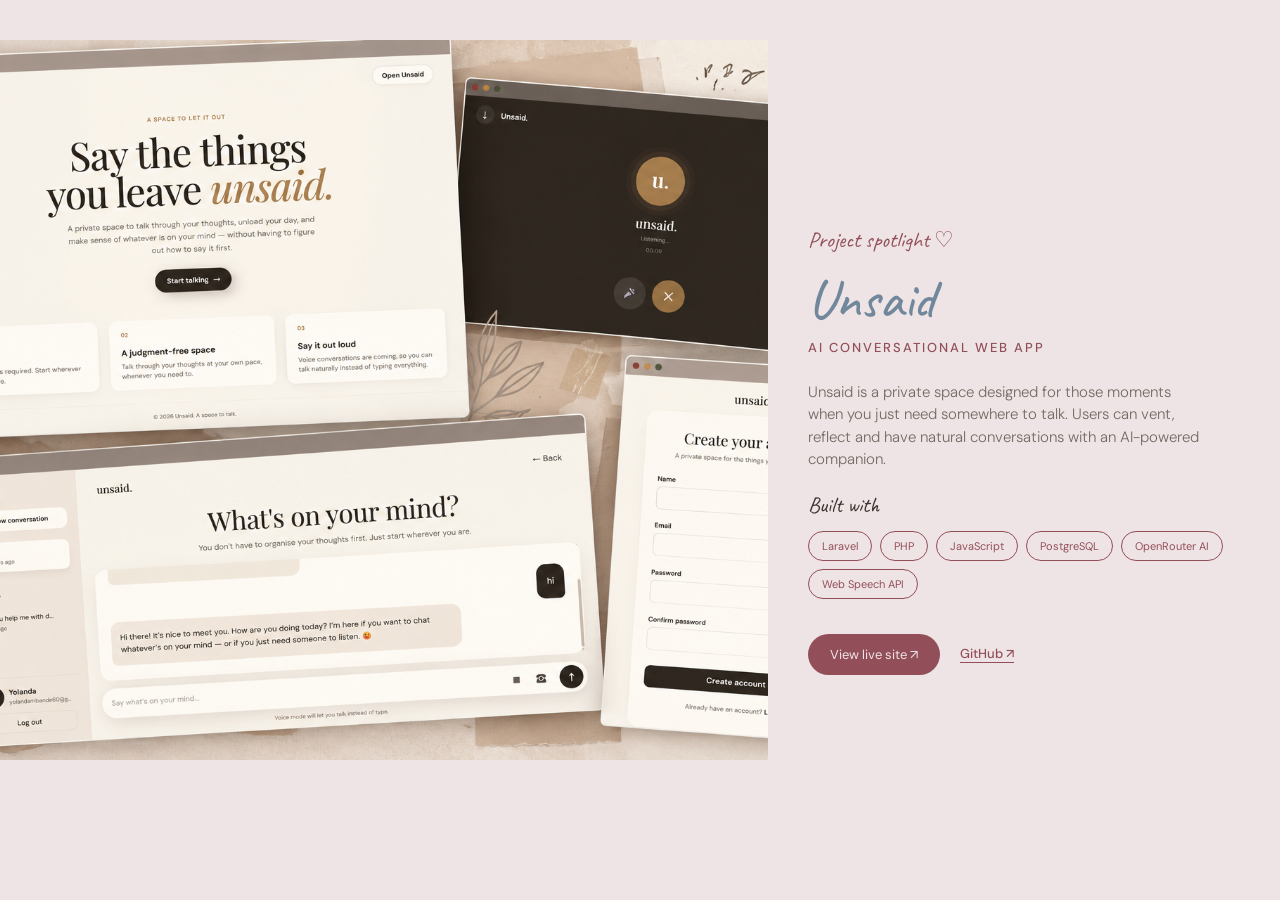
==== preview/preview-1.html @ 32bc1d7e "Initial commit: yolanda.dev portfolio" ====
<!DOCTYPE html>
<html lang="en">

<head>
    <meta charset="UTF-8">
    <meta name="viewport" content="width=device-width, initial-scale=1.0">

    <title>Unsaid | Project Preview</title>

    <link rel="preconnect" href="https://fonts.googleapis.com">
    <link rel="preconnect" href="https://fonts.gstatic.com" crossorigin>

    <link
        href="https://fonts.googleapis.com/css2?family=Caveat:wght@500;600&family=DM+Sans:wght@300;400;500;600&display=swap"
        rel="stylesheet"
    >

    <link rel="stylesheet" href="preview.css">
</head>

<body>

    <main class="project-preview">

        <!-- LEFT SIDE -->
        <div class="preview-image">

            <img
                src="preview_assets/unsaid_preview.png"
                alt="Unsaid project preview"
            >

        </div>


        <!-- RIGHT SIDE -->
        <div class="preview-details">

            <span class="preview-label">
                Project spotlight ♡
            </span>

            <h1>Unsaid</h1>

            <p class="project-type">
                AI CONVERSATIONAL WEB APP
            </p>

            <p class="project-description">
                Unsaid is a private space designed for those moments
                when you just need somewhere to talk. Users can vent,
                reflect and have natural conversations with an
                AI-powered companion.
            </p>


            <!-- TECH STACK -->
            <div class="tech-section">

                <span class="tech-title">
                    Built with
                </span>

                <div class="tech-stack">

                    <span>Laravel</span>
                    <span>PHP</span>
                    <span>JavaScript</span>
                    <span>PostgreSQL</span>
                    <span>OpenRouter AI</span>
                    <span>Web Speech API</span>

                </div>

            </div>


            <!-- LINKS -->
            <div class="preview-links">

                <a
                    href="https://unsaid-92n9.onrender.com/"
                    target="_blank"
                    rel="noopener noreferrer"
                    class="primary-link"
                >
                    View live site ↗
                </a>

                <a
                    href="https://github.com/YolandaMbande/Unsaid"
                    target="_blank"
                    rel="noopener noreferrer"
                    class="secondary-link"
                >
                    GitHub ↗
                </a>

            </div>

        </div>

    </main>

</body>

</html>
---- preview/preview.css ----
/* =========================
   PROJECT PREVIEW THEME
========================= */

:root {
    --paper: #EEE4E5;
    --terracotta: #934F59;
    --teal: #71879B;
    --text: #3D3430;
    --soft: #C7B59E;
    --muted-text: #766A64;
}

* {
    box-sizing: border-box;
}

html,
body {
    margin: 0;
    width: 100%;
    min-height: 100%;
}

body {
    font-family: "DM Sans", sans-serif;
    color: var(--text);
    background: var(--paper);
}


/* =========================
   LAYOUT
========================= */

.project-preview {
    width: 100%;
    min-height: 100vh;

    display: grid;
    grid-template-columns: 60% 40%;
}


/* =========================
   LEFT IMAGE
========================= */

.preview-image {
    width: 100%;
    min-height: 100vh;
    overflow: hidden;
    padding-top: 40px;
    background: var(--paper);
}

.preview-image img {
    width: 100%;
    height: 80vh;

    display: block;

    object-fit: cover;
    object-position: top;
}


/* =========================
   RIGHT DETAILS
========================= */

.preview-details {
    min-height: 100vh;

    padding: 5px 40px;

    display: flex;
    flex-direction: column;
    justify-content: center;

    background: var(--paper);
}


/* Little handwritten label */

.preview-label {
    margin-bottom: 10px;

    font-family: "Caveat", cursive;
    font-size: 22px;

    color: var(--terracotta);
}


/* Project name */

.preview-details h1 {
    margin: 0;

    font-family: "Caveat", cursive;
    font-size: 55px;
    font-weight: 500;

    color: var(--teal);
}


/* Project type */

.project-type {
    margin: 5px 0 25px;

    font-size: 13px;
    font-weight: 500;

    letter-spacing: 2px;

    color: var(--terracotta);
}


/* Description */

.project-description {
    max-width: 400px;

    margin: 0 0 20px;

    color: var(--muted-text);

    font-size: 15px;
    font-weight: 300;
    line-height: 1.5;
}


/* =========================
   TECH STACK
========================= */

.tech-section {
    margin-bottom: 35px;
}

.tech-title {
    display: block;

    margin-bottom: 12px;

    font-family: "Caveat", cursive;
    font-size: 22px;

    color: var(--text);
}

.tech-stack {
    display: flex;
    flex-wrap: wrap;

    gap: 8px;
}

.tech-stack span {
    padding: 7px 13px;

    border: 1px solid var(--terracotta);
    border-radius: 20px;

    color: var(--terracotta);

    font-size: 11px;
}


/* =========================
   LINKS
========================= */

.preview-links {
    display: flex;
    align-items: center;

    gap: 20px;
}

.preview-links a {
    text-decoration: none;
}

.primary-link {
    padding: 12px 22px;

    border-radius: 25px;

    background: var(--terracotta);
    color: var(--paper);

    font-size: 13px;

    transition: transform 0.2s ease;
}

.primary-link:hover {
    transform: translateY(-2px);
}

.secondary-link {
    color: var(--terracotta);

    font-size: 13px;
    font-weight: 500;

    border-bottom: 1px solid var(--terracotta);
}


/* =========================
   MOBILE
========================= */

@media (max-width: 800px) {

    .project-preview {
        grid-template-columns: 1fr;
    }

    .preview-image {
        min-height: 450px;
    }

    .preview-image img {
        height: 450px;
    }

    .preview-details {
        min-height: auto;
        padding: 45px 30px;
    }

    .preview-details h1 {
        font-size: 50px;
    }
}
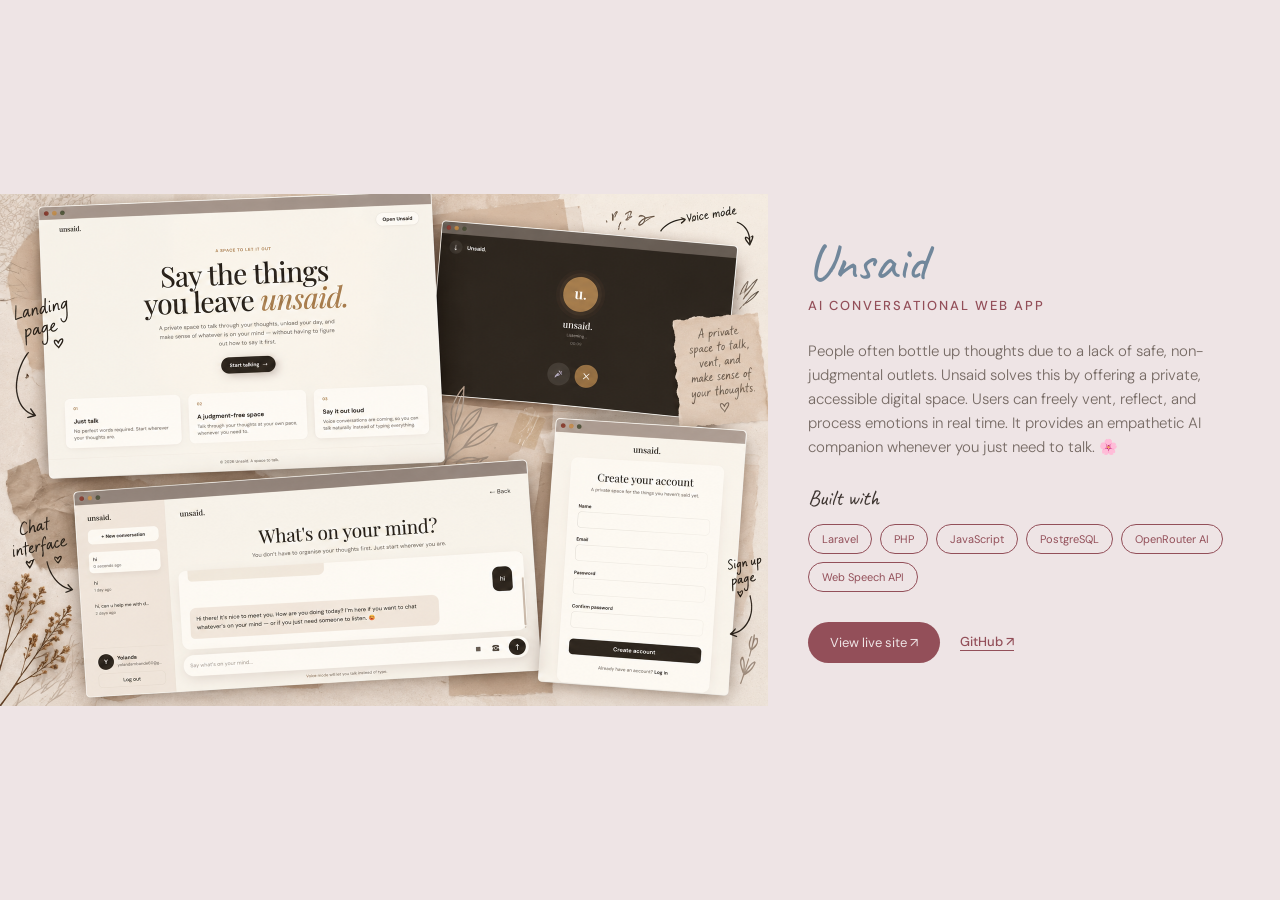
==== commit 4ede542a: "newer developments and stuff..." ====
--- a/preview/preview-1.html
+++ b/preview/preview-1.html
@@ -35,11 +35,6 @@
 
         <!-- RIGHT SIDE -->
         <div class="preview-details">
-
-            <span class="preview-label">
-                Project spotlight ♡
-            </span>
-
             <h1>Unsaid</h1>
 
             <p class="project-type">
@@ -47,11 +42,11 @@
             </p>
 
             <p class="project-description">
-                Unsaid is a private space designed for those moments
-                when you just need somewhere to talk. Users can vent,
-                reflect and have natural conversations with an
-                AI-powered companion.
-            </p>
+            People often bottle up thoughts due to a lack of safe, non-judgmental outlets.
+Unsaid solves this by offering a private, accessible digital space.
+Users can freely vent, reflect, and process emotions in real time.
+It provides an empathetic AI companion whenever you just need to talk.
+🌸</p>
 
 
             <!-- TECH STACK -->
--- a/preview/preview.css
+++ b/preview/preview.css
@@ -38,7 +38,9 @@
     min-height: 100vh;
 
     display: grid;
-    grid-template-columns: 60% 40%;
+    grid-template-columns: minmax(0, 60%) minmax(0, 40%);
+
+    background: var(--paper);
 }
 
 
@@ -48,20 +50,29 @@
 
 .preview-image {
     width: 100%;
+    min-width: 0;
     min-height: 100vh;
+
+    display: flex;
+    align-items: center;
+    justify-content: center;
+
+    padding: 40px 0;
+
     overflow: hidden;
-    padding-top: 40px;
+
     background: var(--paper);
 }
 
 .preview-image img {
     width: 100%;
-    height: 80vh;
+    height: auto;
+    max-height: 80vh;
 
     display: block;
 
-    object-fit: cover;
-    object-position: top;
+    object-fit: contain;
+    object-position: center;
 }
 
 
@@ -70,9 +81,10 @@
 ========================= */
 
 .preview-details {
+    min-width: 0;
     min-height: 100vh;
 
-    padding: 5px 40px;
+    padding: 40px;
 
     display: flex;
     flex-direction: column;
@@ -100,8 +112,9 @@
     margin: 0;
 
     font-family: "Caveat", cursive;
-    font-size: 55px;
+    font-size: clamp(45px, 4vw, 55px);
     font-weight: 500;
+    line-height: 1;
 
     color: var(--teal);
 }
@@ -110,7 +123,7 @@
 /* Project type */
 
 .project-type {
-    margin: 5px 0 25px;
+    margin: 8px 0 25px;
 
     font-size: 13px;
     font-weight: 500;
@@ -124,15 +137,16 @@
 /* Description */
 
 .project-description {
+    width: 100%;
     max-width: 400px;
 
-    margin: 0 0 20px;
+    margin: 0 0 25px;
 
     color: var(--muted-text);
 
     font-size: 15px;
     font-weight: 300;
-    line-height: 1.5;
+    line-height: 1.6;
 }
 
 
@@ -141,7 +155,7 @@
 ========================= */
 
 .tech-section {
-    margin-bottom: 35px;
+    margin-bottom: 30px;
 }
 
 .tech-title {
@@ -181,6 +195,7 @@
 .preview-links {
     display: flex;
     align-items: center;
+    flex-wrap: wrap;
 
     gap: 20px;
 }
@@ -190,6 +205,8 @@
 }
 
 .primary-link {
+    display: inline-block;
+
     padding: 12px 22px;
 
     border-radius: 25px;
@@ -199,7 +216,9 @@
 
     font-size: 13px;
 
-    transition: transform 0.2s ease;
+    transition:
+        transform 0.2s ease,
+        opacity 0.2s ease;
 }
 
 .primary-link:hover {
@@ -217,29 +236,174 @@
 
 
 /* =========================
+   TABLET
+========================= */
+
+@media (max-width: 1000px) {
+
+    .project-preview {
+        grid-template-columns: 55% 45%;
+    }
+
+    .preview-details {
+        padding: 35px 30px;
+    }
+
+    .preview-details h1 {
+        font-size: 48px;
+    }
+
+    .project-description {
+        font-size: 14px;
+    }
+}
+
+
+/* =========================
    MOBILE
 ========================= */
 
 @media (max-width: 800px) {
 
+    body {
+        overflow-x: hidden;
+    }
+
     .project-preview {
-        grid-template-columns: 1fr;
-    }
+        display: block;
+
+        width: 100%;
+        min-height: 100vh;
+    }
+
+
+    /* PROJECT IMAGE */
 
     .preview-image {
-        min-height: 450px;
+        width: 100%;
+        min-height: auto;
+
+        padding: 25px 20px 10px;
+
+        display: block;
+
+        overflow: visible;
     }
 
     .preview-image img {
-        height: 450px;
-    }
+        width: 100%;
+        height: auto;
+        max-height: none;
+
+        object-fit: contain;
+
+        border-radius: 16px;
+    }
+
+
+    /* PROJECT INFORMATION */
 
     .preview-details {
+        width: 100%;
         min-height: auto;
-        padding: 45px 30px;
+
+        padding: 30px 25px 50px;
+
+        display: block;
+    }
+
+    .preview-label {
+        font-size: 20px;
+        margin-bottom: 8px;
     }
 
     .preview-details h1 {
-        font-size: 50px;
+        font-size: clamp(42px, 13vw, 55px);
+        line-height: 0.95;
+    }
+
+    .project-type {
+        margin: 10px 0 20px;
+
+        font-size: 11px;
+        line-height: 1.5;
+
+        letter-spacing: 1.5px;
+    }
+
+    .project-description {
+        width: 100%;
+        max-width: none;
+
+        margin-bottom: 25px;
+
+        font-size: 14px;
+        line-height: 1.6;
+    }
+
+
+    /* TECH */
+
+    .tech-section {
+        margin-bottom: 28px;
+    }
+
+    .tech-title {
+        font-size: 21px;
+    }
+
+    .tech-stack {
+        gap: 7px;
+    }
+
+    .tech-stack span {
+        padding: 6px 11px;
+        font-size: 10px;
+    }
+
+
+    /* LINKS */
+
+    .preview-links {
+        width: 100%;
+
+        gap: 15px;
+    }
+
+    .primary-link {
+        padding: 11px 20px;
+    }
+}
+
+
+/* =========================
+   SMALL PHONES
+========================= */
+
+@media (max-width: 480px) {
+
+    .preview-image {
+        padding: 20px 15px 5px;
+    }
+
+    .preview-details {
+        padding: 25px 20px 40px;
+    }
+
+    .preview-details h1 {
+        font-size: 43px;
+    }
+
+    .preview-links {
+        flex-direction: column;
+        align-items: flex-start;
+
+        gap: 15px;
+    }
+
+    .primary-link {
+        width: 100%;
+
+        text-align: center;
     }
 }
